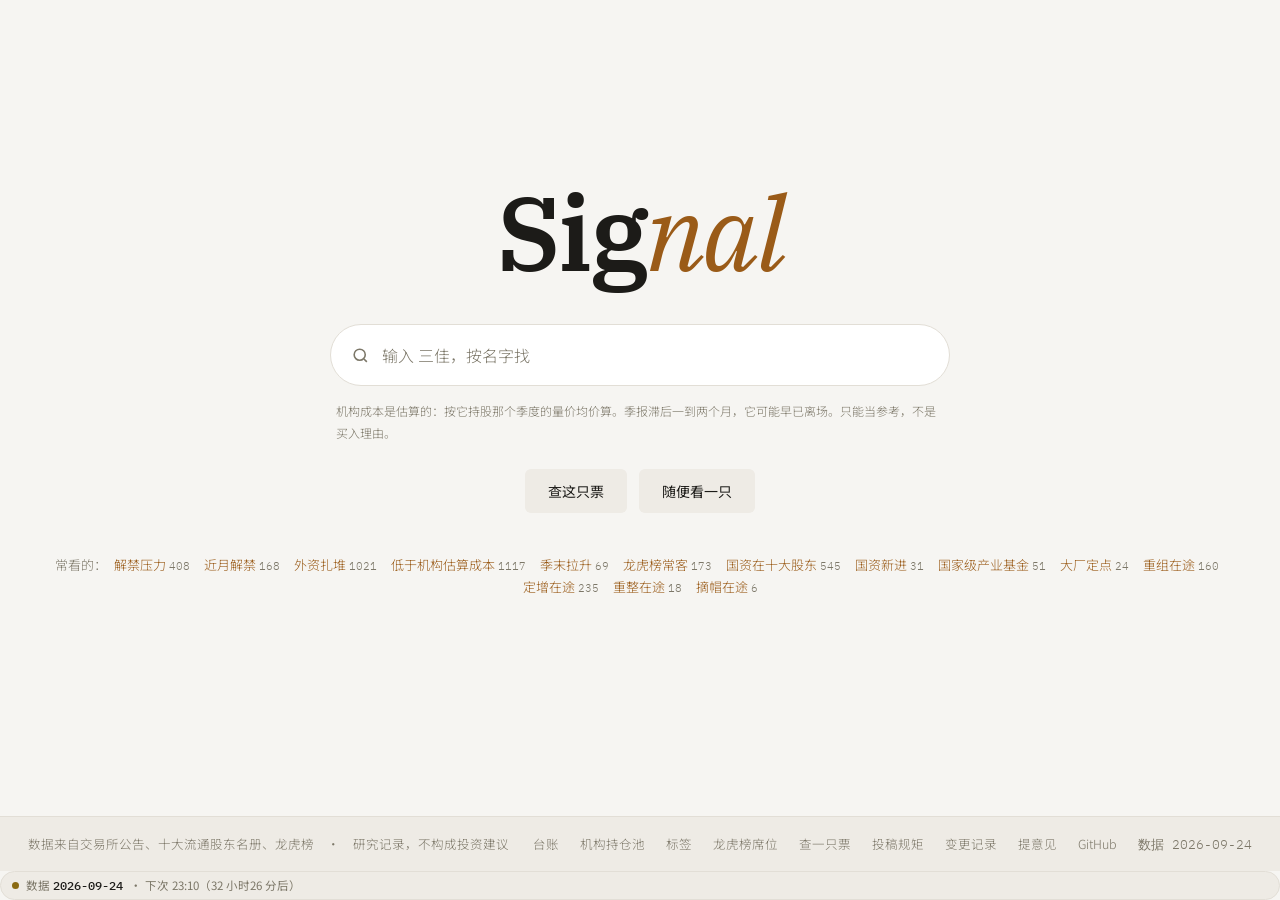
==== index.html @ cd8ef61f "顶栏断点提到1300px，窄屏搜索框独占一行" ====
<!doctype html>
<html lang="zh-CN">
<head>
<meta charset="utf-8">
<meta name="viewport" content="width=device-width, initial-scale=1, viewport-fit=cover">
<meta name="color-scheme" content="light dark">
<title>Signal</title>
<link rel="stylesheet" href="https://fonts.googleapis.com/css2?family=IBM+Plex+Serif:ital,wght@0,400;0,600;1,400&family=Noto+Sans+SC:wght@300;400;500&family=IBM+Plex+Mono:wght@400;500&display=swap">
<style>  *,*::before,*::after{box-sizing:border-box;}

  :root{
    color-scheme: light;
    --ground:#f6f5f2; --panel:#ffffff; --line:#e2ded6; --line-soft:#eeebe5;
    --ink:#1c1b18; --ink-2:#4a473f; --ink-3:#7c7768;
    --accent:#9a5b18; --accent-soft:#f3e7d8;
    --red:#a32b25; --red-soft:#f7e2e0;
    --amber:#8a6a12; --amber-soft:#f6ecd2;
    --green:#25604a; --green-soft:#e0eee7;
    --blue:#2a4e77; --blue-soft:#e2eaf3;
  }
  @media (prefers-color-scheme: dark){
    :root:not([data-theme="light"]){
      color-scheme: dark;
      --ground:#17161a; --panel:#201f24; --line:#35333a; --line-soft:#2a2930;
      --ink:#efece6; --ink-2:#c0bcb3; --ink-3:#8b867c;
      --accent:#e2a662; --accent-soft:#3a2d1c;
      --red:#e98b84; --red-soft:#3b2220;
      --amber:#d9b45a; --amber-soft:#362f18;
      --green:#7dc3a4; --green-soft:#1d3029;
      --blue:#8db4de; --blue-soft:#1d2a3a;
    }
  }
  :root[data-theme="dark"]{
    color-scheme: dark;
    --ground:#17161a; --panel:#201f24; --line:#35333a; --line-soft:#2a2930;
    --ink:#efece6; --ink-2:#c0bcb3; --ink-3:#8b867c;
    --accent:#e2a662; --accent-soft:#3a2d1c;
    --red:#e98b84; --red-soft:#3b2220;
    --amber:#d9b45a; --amber-soft:#362f18;
    --green:#7dc3a4; --green-soft:#1d3029;
    --blue:#8db4de; --blue-soft:#1d2a3a;
  }
  body{
    margin:0; background:var(--ground); color:var(--ink);
    font-family:"Noto Sans SC", -apple-system, BlinkMacSystemFont, "PingFang SC", sans-serif;
    font-size:15px; line-height:1.7;
  }
  .wrap{max-width:900px; margin:0 auto; padding-inline:16px; padding-block:28px 56px;}
  header.top{border-bottom:2px solid var(--ink); padding-bottom:14px; margin-bottom:26px;}
  .kicker{font-family:"IBM Plex Mono", ui-monospace, monospace; font-size:11px; letter-spacing:.16em;
          text-transform:uppercase; color:var(--accent); margin:0 0 6px;}
  h1{font-family:"IBM Plex Serif", Georgia, serif; font-weight:600; font-size:clamp(24px,3.4vw,32px); line-height:1.25; margin:0 0 8px; text-wrap:balance; letter-spacing:.01em;}
  .sub{color:var(--ink-3); font-size:13px; margin:0;}
  .stats{display:flex; flex-wrap:wrap; gap:8px 20px; margin-top:14px;
         font-family:"IBM Plex Mono", monospace; font-size:12.5px; color:var(--ink-2); font-variant-numeric:tabular-nums;}
  .stats b{color:var(--ink); font-weight:600;}
  section{margin-bottom:34px;}
  h2{font-family:"IBM Plex Serif", Georgia, serif; font-weight:600; font-size:17px; margin:0 0 4px; letter-spacing:.02em;}
  .note{color:var(--ink-3); font-size:12.5px; margin:0 0 14px;}
  .rows{display:flex; flex-direction:column; gap:1px; background:var(--line-soft);
        border:1px solid var(--line); border-radius:3px; overflow:hidden;}
  .row{display:grid; grid-template-columns:96px 1fr auto; gap:6px 14px; align-items:baseline;
       background:var(--panel); padding:12px 14px;}
  .when{font-family:"IBM Plex Mono", monospace; font-size:12px; color:var(--ink-3);
        font-variant-numeric:tabular-nums; white-space:nowrap;}
  .what{min-width:0;}
  .what strong{font-weight:700;}
  .what p{margin:3px 0 0; font-size:13px; color:var(--ink-2);}
  .pill{font-size:11.5px; font-weight:500; padding:2px 9px; border-radius:2px; white-space:nowrap;}
  .p-red{background:var(--red-soft); color:var(--red);}
  .p-amber{background:var(--amber-soft); color:var(--amber);}
  .p-green{background:var(--green-soft); color:var(--green);}
  .p-blue{background:var(--blue-soft); color:var(--blue);}
  .p-mute{background:var(--line-soft); color:var(--ink-3);}
  @media (max-width:560px){
    .row{grid-template-columns:1fr auto; }
    .when{grid-column:1 / -1; order:-1;}
  }
  .move{display:grid; grid-template-columns:1fr 78px 1fr; gap:6px 14px; align-items:baseline;
        background:var(--panel); padding:11px 14px;}
  .move .pct{font-family:"IBM Plex Mono", monospace; font-weight:600; font-size:13.5px;
              color:var(--red); text-align:right; font-variant-numeric:tabular-nums;}
  .move p{margin:0; font-size:12.5px; color:var(--ink-2);}
  @media (max-width:560px){ .move{grid-template-columns:1fr auto;} .move p{grid-column:1 / -1;} }
  .finding{background:var(--panel); border:1px solid var(--line); border-left:3px solid var(--accent);
           border-radius:2px; padding:13px 15px; margin-bottom:10px;}
  .finding h3{font-size:14.5px; margin:0 0 5px;}
  .finding p{margin:0; font-size:13.5px; color:var(--ink-2);}
  .finding .tag{font-family:"IBM Plex Mono", monospace; font-size:11px; color:var(--ink-3); letter-spacing:.06em;}
  .rules{border-top:1px solid var(--line); padding-top:16px;}
  .rules ol{margin:0; padding-left:20px;}
  .rules li{margin-bottom:9px; font-size:13.5px; color:var(--ink-2);}
  .rules li b{color:var(--ink);}
  footer{margin-top:40px; border-top:1px solid var(--line); padding-top:14px;
         font-size:12px; color:var(--ink-3);}
  .legend{display:flex; flex-wrap:wrap; gap:10px; margin-top:10px; font-size:12px; color:var(--ink-3);}

  .cards{display:flex; flex-direction:column; gap:12px;}
  .card{background:var(--panel); border:1px solid var(--line); border-radius:3px; padding:14px 16px;}
  .card-top{display:flex; align-items:center; justify-content:space-between; gap:10px;
            border-bottom:1px solid var(--line-soft); padding-bottom:9px; margin-bottom:10px;}
  .card-top h3{font-size:15.5px; margin:0;}
  .code{font-family:"IBM Plex Mono", monospace; font-size:12px; color:var(--ink-3); font-weight:400; margin-left:4px;}
  .card dl{display:grid; grid-template-columns:76px 1fr; gap:7px 14px; margin:0;}
  .card dt{font-size:12px; color:var(--ink-3); letter-spacing:.04em; white-space:nowrap;}
  .card dd{margin:0; font-size:13.5px; color:var(--ink-2);}
  @media (max-width:560px){
    .card dl{grid-template-columns:1fr; gap:2px 0;}
    .card dt{margin-top:7px;}
  }
  .warn{margin:12px 0 0; padding:11px 14px; font-size:12.5px; line-height:1.65;
        background:var(--red-soft); color:var(--red); border-radius:2px;}
  .warn b{font-weight:700;}

  .tl{margin-top:12px; border-top:1px solid var(--line-soft); padding-top:9px;}
  .tl summary{cursor:pointer; font-size:12.5px; color:var(--accent); list-style:none;}
  .tl summary::-webkit-details-marker{display:none;}
  .tl summary::before{content:"▸ "; }
  .tl[open] summary::before{content:"▾ "; }
  .tl-list{list-style:none; margin:10px 0 2px; padding:0; display:flex; flex-direction:column; gap:5px;}
  .tl-list li{display:grid; grid-template-columns:82px 62px 1fr; gap:10px; align-items:baseline;
              font-size:12.5px; color:var(--ink-2); padding-left:10px; border-left:2px solid var(--line);}
  .tl-date{font-family:"IBM Plex Mono", monospace; color:var(--ink-3); font-variant-numeric:tabular-nums;}
  .tl-kind{font-size:11px; color:var(--ink-3);}
  .tl-f{border-left-color:var(--blue) !important;}
  .tl-now{border-left-color:var(--accent) !important; color:var(--accent) !important; font-weight:500;}
  .tl-now .tl-date{color:var(--accent);}
  @media (max-width:560px){
    .tl-list li{grid-template-columns:76px 1fr;}
    .tl-kind{grid-column:2; }
    .tl-t{grid-column:1 / -1; padding-left:0;}
  }

  .score{display:grid; grid-template-columns:repeat(auto-fit, minmax(96px,1fr)); gap:1px;
         background:var(--line-soft); border:1px solid var(--line); border-radius:3px; overflow:hidden;}
  .sc{background:var(--panel); padding:14px 12px; text-align:center;}
  .sc b{display:block; font-family:"IBM Plex Mono", monospace; font-size:22px; color:var(--ink);
        font-variant-numeric:tabular-nums; line-height:1.2;}
  .sc span{font-size:11.5px; color:var(--ink-3);}

  a{color:var(--accent);}
  .nav{text-transform:none; letter-spacing:0; font-family:"Noto Sans SC", sans-serif; font-size:12px;}

  .wrap{max-width:min(920px, 100%);}

  .topbar .mini{position:relative;}
  .msug{position:absolute; left:0; right:0; top:calc(100% + 6px); z-index:20;
    display:flex; flex-direction:column; background:var(--panel);
    border-radius:8px; overflow:hidden; box-shadow:0 6px 20px rgba(0,0,0,.18);}
  .msug:empty{display:none;}
  .msug button{text-align:left; padding:10px 16px; border:none; border-bottom:1px solid var(--line-soft);
    background:transparent; color:var(--ink); font-size:14px; cursor:pointer; font-family:"Noto Sans SC",sans-serif;}
  .msug button:hover{background:var(--line-soft);}
  .msug button i{font-style:normal; color:var(--ink-3); font-size:12px; font-family:"IBM Plex Mono",monospace; margin-left:6px;}

  .stat{display:flex; align-items:center; gap:7px; padding:5px 11px; flex:none;
    background:var(--line-soft); border:1px solid var(--line); border-radius:999px;
    font-size:11.5px; color:var(--ink-3); line-height:1.5; white-space:nowrap;}
  .stat b{color:var(--ink); font-weight:500; font-family:"IBM Plex Mono",monospace;}
  .stat .dot{width:7px; height:7px; border-radius:50%; background:var(--green); flex:none;}
  @media (max-width:640px){
    .stat{order:4; flex-basis:100%; justify-content:center; border-radius:6px;}
  }
  @media (max-width:900px){ .stat .nx{display:none;} }
  .topbar .mini input{min-width:80px;}
  .topbar .mini{flex:1 1 140px; min-width:100px;}

  @media (max-width:1300px){
    .topbar{flex-wrap:wrap; row-gap:8px;}
    .topbar .brand{order:1;}
    .topbar .tnav{order:2; margin-left:auto;}
    .topbar .stat, .stat{order:3;}
    .topbar .mini{order:4; flex-basis:100%;}
  }
  @media (min-width:1301px){ .topbar{flex-wrap:nowrap;} }

  html, body{height:100%;}
  body{display:flex; flex-direction:column;}
  .bar{display:flex; justify-content:flex-end; align-items:center; gap:clamp(14px,2.4vw,26px);
       padding:16px clamp(16px,3vw,28px); font-size:13.5px;}
  .bar a{color:var(--ink-2); text-decoration:none;}
  .bar a:hover{color:var(--accent); text-decoration:underline;}
  .bar a.btn{background:var(--accent); color:#fff; padding:9px 20px; border-radius:999px; font-weight:500;}
  .bar a.btn:hover{opacity:.88; text-decoration:none; color:#fff;}
  main{flex:1; display:flex; flex-direction:column; align-items:center; justify-content:center;
       text-align:center; padding:clamp(40px,8vh,90px) 20px clamp(40px,10vh,110px); width:100%;}
  .mark{font-family:"IBM Plex Serif", Georgia, serif; font-weight:600;
        font-size:clamp(52px, 10vw, 104px); letter-spacing:-.025em; line-height:1;
        margin:0 0 6px; color:var(--ink);}
  .mark em{font-style:italic; font-weight:400; color:var(--accent);}
  .mark{margin-bottom:clamp(26px,4.5vh,44px);}
  .caveat{margin:14px auto 0; max-width:min(620px,100%); font-size:12px; line-height:1.8;
        color:var(--ink-3); font-weight:300; text-align:left; padding:0 6px;}
  .ask{display:flex; align-items:center; gap:12px; width:min(620px,100%);
        border:1px solid var(--line); background:var(--panel); border-radius:999px;
        padding:4px 6px 4px 20px; transition:box-shadow .15s, border-color .15s;}
  .ask:hover, .ask:focus-within{box-shadow:0 2px 14px rgba(0,0,0,.10); border-color:var(--line);}
  .ask svg{flex:none; width:19px; height:19px; stroke:var(--ink-3); fill:none; stroke-width:2;}
  .ask input{flex:1; min-width:0; border:none; outline:none; background:transparent; color:var(--ink);
        font-size:16px; padding:14px 0; font-family:"Noto Sans SC", sans-serif;}
  .ask input::placeholder{color:var(--ink-3); font-weight:300;}
  .acts{display:flex; flex-wrap:wrap; justify-content:center; gap:12px; margin-top:26px;}
  .acts button{font-family:"Noto Sans SC", sans-serif; font-size:14px; padding:11px 22px;
        border:1px solid transparent; border-radius:6px; cursor:pointer;
        background:var(--line-soft); color:var(--ink); transition:all .15s;}
  .acts button:hover{border-color:var(--line); box-shadow:0 1px 3px rgba(0,0,0,.08);}
  .tips{margin:clamp(26px,4.5vh,44px) 0 0; font-size:13px; color:var(--ink-3); font-weight:300;}
  .tips a{color:var(--accent); text-decoration:none; margin:0 7px; white-space:nowrap;}
  .tips a i{font-style:normal; font-size:11px; color:var(--ink-3); font-family:"IBM Plex Mono",monospace;}
  .muted{color:var(--ink-3);}
  .tips a:hover{text-decoration:underline;}
  .res{margin-top:20px; width:min(620px,100%); display:flex; flex-direction:column; gap:7px; text-align:left;}
  .res a{display:block; padding:13px 18px; background:var(--panel); border:1px solid var(--line);
        border-radius:10px; text-decoration:none; color:var(--ink); font-size:14.5px;}
  .res a:hover{border-color:var(--accent);}
  .res a span{color:var(--ink-3); font-size:12px; margin-left:10px; font-family:"IBM Plex Mono", monospace;}
  .pagefoot{background:var(--line-soft); border-top:1px solid var(--line);
        padding:16px clamp(16px,3vw,28px); font-size:12.5px; color:var(--ink-3); font-weight:300;
        display:flex; flex-wrap:wrap; gap:8px 20px; justify-content:space-between; align-items:center;}
  .pagefoot a{color:var(--ink-3); text-decoration:none; margin-right:18px;}
  .pagefoot a:hover{color:var(--accent); text-decoration:underline;}
  @media (max-width:520px){
    .bar{justify-content:center; gap:16px; font-size:13px;}
    .bar a.btn{padding:8px 16px;}
    .pagefoot{justify-content:center; text-align:center;}
  }
</style>
</head>
<body>
<main>
  <h1 class="mark">Sig<em>nal</em></h1>
  <div class="ask">
    <svg viewBox="0 0 24 24" aria-hidden="true"><circle cx="11" cy="11" r="7"/><path d="M20 20l-3.6-3.6"/></svg>
    <input id="q" placeholder="输入 600520，看这只票在等哪个公告" autocomplete="off" aria-label="搜索">
  </div>
  <p class="caveat">机构成本是估算的：按它持股那个季度的量价均价算。季报滞后一到两个月，它可能早已离场。只能当参考，不是买入理由。</p>
  <div class="acts">
    <button id="go">查这只票</button>
    <button id="rnd">随便看一只</button>
  </div>
  <p class="tips" id="tips">常看的：<span class="muted">读取中…</span></p>
  <div class="res" id="res"></div>
</main>
<div class="pagefoot">
  <span>数据来自交易所公告、十大流通股东名册、龙虎榜　·　研究记录，不构成投资建议</span>
  <span>
    <a href="ledger.html">台账</a>
    <a href="pool.html">机构持仓池</a>
    <a href="tag.html">标签</a>
    <a href="seats.html">龙虎榜席位</a>
    <a href="stock.html">查一只票</a>
    <a href="https://github.com/wwfemg/signal/blob/main/docs/CONTRIBUTING.md">投稿规矩</a>
    <a href="https://github.com/wwfemg/signal/blob/main/docs/CHANGELOG.md">变更记录</a>
    <a href="https://github.com/wwfemg/signal/issues/new?template=feedback.yml">提意见</a>
    <a href="https://github.com/wwfemg/signal">GitHub</a>
    <span style="font-family:'IBM Plex Mono',monospace" id="upd">—</span>
  </span>
</div>
<script>
const esc = s => String(s ?? '').replace(/[<>&]/g, c => ({'<':'&lt;','>':'&gt;','&':'&amp;'}[c]));
const KEY = {'解禁':'解禁压力','外资':'外资扎堆','扎堆':'外资扎堆','成本':'低于机构估算成本','倒挂':'低于机构估算成本','低于':'低于机构估算成本',
  '龙虎榜':'龙虎榜常客','游资':'龙虎榜常客','拉升':'季末拉升'};
let NAMES = {}, CODES = [];
Promise.all(['data/names.json','data/tags.json'].map(u =>
  fetch(u, {cache:'no-store'}).then(r => r.ok ? r.json() : null).catch(() => null)))
  .then(([nm, tg]) => {
    if (nm) Object.assign(NAMES, nm);
    if (tg) { for (const [c, v] of Object.entries(tg.stocks)) { if (v.name) NAMES[c] = v.name; CODES.push(c); } }
  });
function ask(){
  const v = document.getElementById('q').value.trim();
  if (!v) return;
  if (/^[0-9]{6}$/.test(v)) { location.href = 'stock.html#' + v; return; }
  for (const k in KEY) if (v.includes(k)) { location.href = 'tag.html#' + encodeURIComponent(KEY[k]); return; }
  const hit = Object.entries(NAMES).filter(([c,n]) => n.includes(v)).slice(0,8);
  document.getElementById('res').innerHTML = hit.length
    ? hit.map(([c,n]) => `<a href="stock.html#${c}">${esc(n)}<span>${c}</span></a>`).join('')
    : `<a href="stock.html">没找到「${esc(v)}」，可以直接输 6 位代码<span>去查询页</span></a>`;
}
fetch('data/tags.json', {cache:'no-store'}).then(r => r.ok ? r.json() : null).then(d => {
  if (!d) return;
  const u = document.getElementById('upd'); if (u) u.textContent = '数据 ' + d.updated;
  const cnt = {};
  for (const v of Object.values(d.stocks)) for (const x of v.tags) cnt[x] = (cnt[x] || 0) + 1;
  const links = Object.keys(d.rules).filter(k => cnt[k])
    .map(k => `<a href="tag.html#${encodeURIComponent(k)}">${esc(k)} <i>${cnt[k]}</i></a>`).join('');
  if (links) document.getElementById('tips').innerHTML = '常看的：' + links;
}).catch(() => {});
document.getElementById('go').onclick = ask;
document.getElementById('rnd').onclick = () => {
  if (!CODES.length) { location.href = 'tag.html'; return; }
  location.href = 'stock.html#' + CODES[Math.floor(Math.random() * CODES.length)];
};
document.getElementById('q').onkeydown = e => { if (e.key === 'Enter') ask(); };
const HINTS = ['输入 600520，看这只票在等哪个公告',
  '输入 三佳，按名字找',
  '输入 解禁，看未来一年解禁压力大的票',
  '输入 龙虎榜，看近 30 天频繁上榜的票',
  '输入 外资扎堆，看同一季度多家通道账户同时出现的票',
  '输入 成本，看现价低于机构估算成本的票'];
(() => {
  const el = document.getElementById('q');
  let i = 0, stop = false;
  el.addEventListener('focus', () => { stop = true; el.placeholder = '股票代码、名字，或者一个逻辑'; });
  setInterval(() => { if (!stop) el.placeholder = HINTS[++i % HINTS.length]; }, 3800);
})();
</script>

<script>
// 右上角状态条：数据是哪天的、下次什么时候更新
(() => {
  const el = document.createElement('div');
  el.className = 'stat';
  el.innerHTML = '<span class="dot"></span><span>数据 <b id="stD">—</b></span><span class="nx" id="stN"></span>';
  const bar = document.querySelector('.topbar');
  if (bar) bar.appendChild(el); else document.body.insertBefore(el, document.body.firstChild);
  const bj = () => new Date(Date.now() + new Date().getTimezoneOffset()*60000 + 8*3600000);
  const nx = () => { const n = bj(), t = new Date(n); t.setHours(23,10,0,0);
    if (n > t) t.setDate(t.getDate()+1);
    while (t.getDay()===0 || t.getDay()===6) t.setDate(t.getDate()+1);
    return {t, ms: t - n}; };
  const tick = () => { const o = nx(); const h = Math.floor(o.ms/3600000), m = Math.floor(o.ms%3600000/60000);
    document.getElementById('stN').textContent =
      `· 下次 ${String(o.t.getHours()).padStart(2,'0')}:${String(o.t.getMinutes()).padStart(2,'0')}（${h>0?h+' 小时':''}${m} 分后）`; };
  tick(); setInterval(tick, 60000);
  fetch('data/status.json', {cache:'no-store'}).then(r => r.ok ? r.json() : null).then(d => {
    if (!d) return;
    document.getElementById('stD').textContent = d.updated;
    if (d.updated !== bj().toISOString().slice(0,10))
      document.querySelector('.stat .dot').style.background = 'var(--amber)';
  }).catch(() => {});
})();
</script>
</body>
</html>
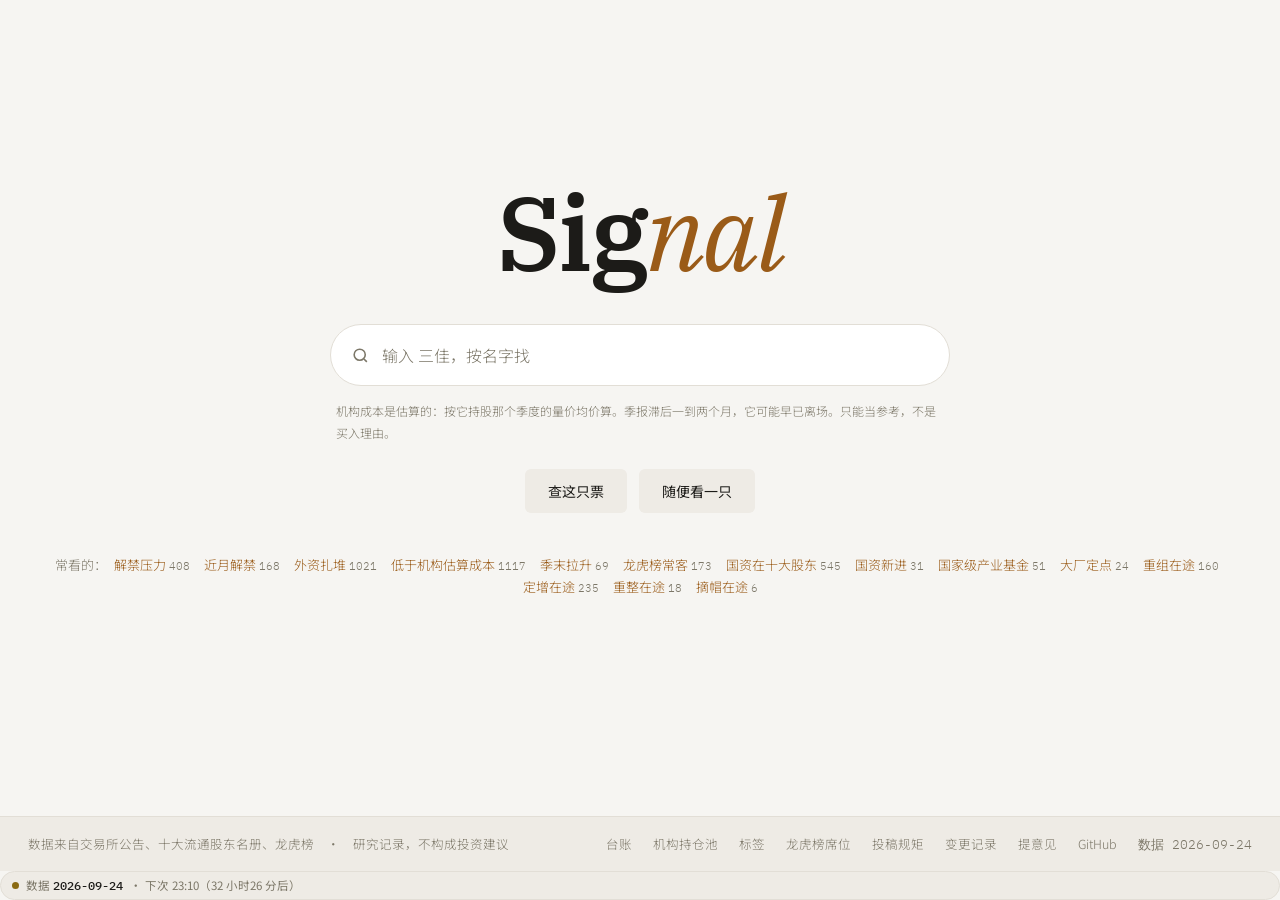
==== commit 6eb49248: "第1步：三个名单页合并为 list.html，旧地址改跳转，导航简化为三项" ====
--- a/index.html
+++ b/index.html
@@ -245,10 +245,10 @@
   <span>数据来自交易所公告、十大流通股东名册、龙虎榜　·　研究记录，不构成投资建议</span>
   <span>
     <a href="ledger.html">台账</a>
-    <a href="pool.html">机构持仓池</a>
-    <a href="tag.html">标签</a>
-    <a href="seats.html">龙虎榜席位</a>
-    <a href="stock.html">查一只票</a>
+    <a href="list.html#pool">机构持仓池</a>
+    <a href="list.html#tag">标签</a>
+    <a href="list.html#seats">龙虎榜席位</a>
+    
     <a href="https://github.com/wwfemg/signal/blob/main/docs/CONTRIBUTING.md">投稿规矩</a>
     <a href="https://github.com/wwfemg/signal/blob/main/docs/CHANGELOG.md">变更记录</a>
     <a href="https://github.com/wwfemg/signal/issues/new?template=feedback.yml">提意见</a>
@@ -271,7 +271,7 @@
   const v = document.getElementById('q').value.trim();
   if (!v) return;
   if (/^[0-9]{6}$/.test(v)) { location.href = 'stock.html#' + v; return; }
-  for (const k in KEY) if (v.includes(k)) { location.href = 'tag.html#' + encodeURIComponent(KEY[k]); return; }
+  for (const k in KEY) if (v.includes(k)) { location.href = 'list.html#tag=' + encodeURIComponent(KEY[k]); return; }
   const hit = Object.entries(NAMES).filter(([c,n]) => n.includes(v)).slice(0,8);
   document.getElementById('res').innerHTML = hit.length
     ? hit.map(([c,n]) => `<a href="stock.html#${c}">${esc(n)}<span>${c}</span></a>`).join('')
@@ -283,7 +283,7 @@
   const cnt = {};
   for (const v of Object.values(d.stocks)) for (const x of v.tags) cnt[x] = (cnt[x] || 0) + 1;
   const links = Object.keys(d.rules).filter(k => cnt[k])
-    .map(k => `<a href="tag.html#${encodeURIComponent(k)}">${esc(k)} <i>${cnt[k]}</i></a>`).join('');
+    .map(k => `<a href="list.html#${encodeURIComponent(k)}">${esc(k)} <i>${cnt[k]}</i></a>`).join('');
   if (links) document.getElementById('tips').innerHTML = '常看的：' + links;
 }).catch(() => {});
 document.getElementById('go').onclick = ask;
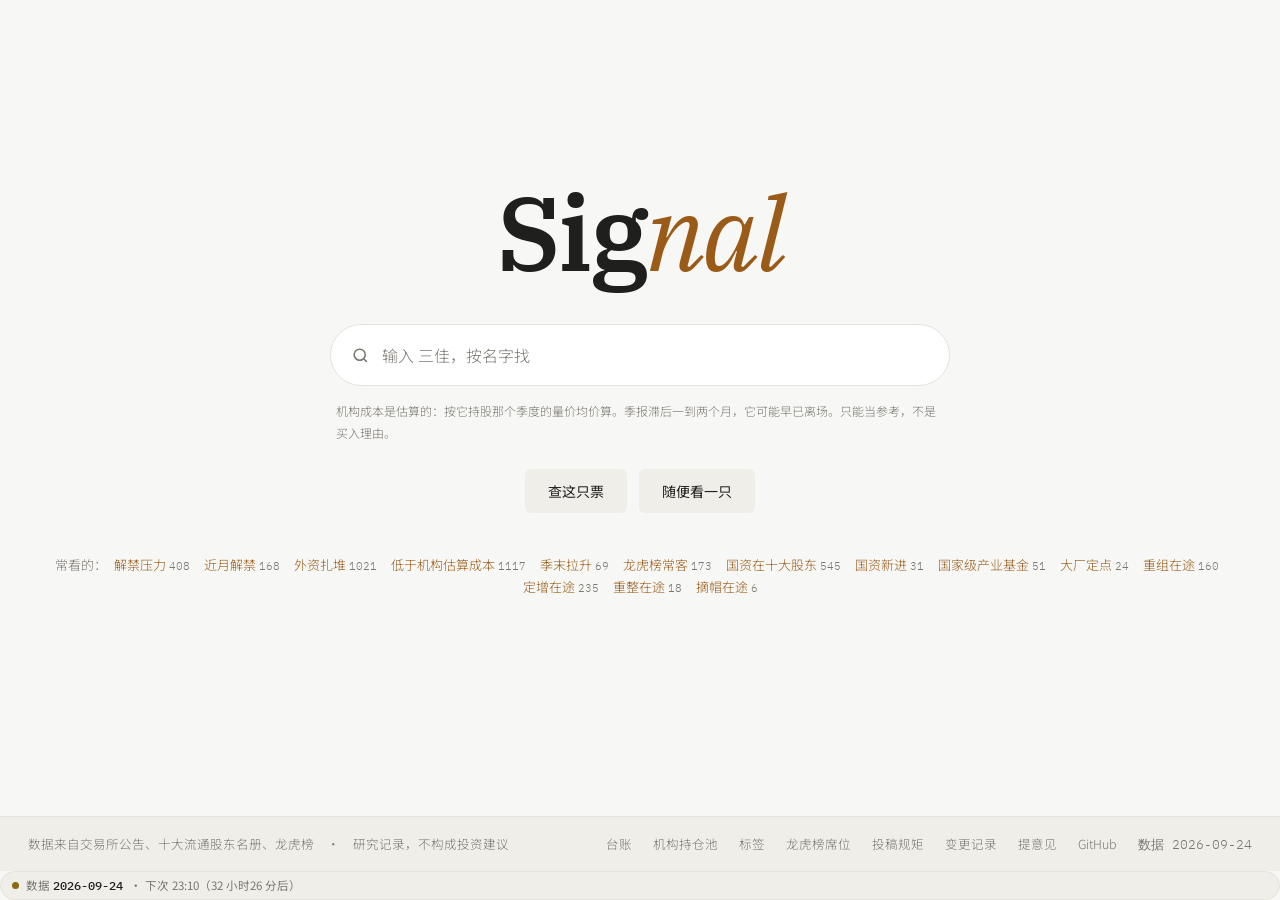
==== commit 231ffd10: "第3步：红涨绿跌修正、配色与排版统一、名单页切换改下划线式；机构池默认选最新季报" ====
--- a/index.html
+++ b/index.html
@@ -10,12 +10,13 @@
 
   :root{
     color-scheme: light;
-    --ground:#f6f5f2; --panel:#ffffff; --line:#e2ded6; --line-soft:#eeebe5;
-    --ink:#1c1b18; --ink-2:#4a473f; --ink-3:#7c7768;
-    --accent:#9a5b18; --accent-soft:#f3e7d8;
-    --red:#a32b25; --red-soft:#f7e2e0;
+    --ground:#f7f7f5; --panel:#ffffff; --line:#e6e3dd; --line-soft:#f0eee9;
+    --ink:#1f1f1d; --ink-2:#4a4843; --ink-3:#7a776f;
+    --accent:#9a5b18; --accent-soft:#f5e9da;
+    --rise:#c9352b; --fall:#1e8e5a;            /* A股习惯：红涨绿跌 */
+    --red:#c9352b; --red-soft:#fae9e6;
     --amber:#8a6a12; --amber-soft:#f6ecd2;
-    --green:#25604a; --green-soft:#e0eee7;
+    --green:#1e8e5a; --green-soft:#e2f1ea;
     --blue:#2a4e77; --blue-soft:#e2eaf3;
   }
   @media (prefers-color-scheme: dark){
@@ -24,9 +25,10 @@
       --ground:#17161a; --panel:#201f24; --line:#35333a; --line-soft:#2a2930;
       --ink:#efece6; --ink-2:#c0bcb3; --ink-3:#8b867c;
       --accent:#e2a662; --accent-soft:#3a2d1c;
-      --red:#e98b84; --red-soft:#3b2220;
+      --rise:#f1675b; --fall:#4fbe8b;
+      --red:#f1675b; --red-soft:#3b2220;
       --amber:#d9b45a; --amber-soft:#362f18;
-      --green:#7dc3a4; --green-soft:#1d3029;
+      --green:#4fbe8b; --green-soft:#1d3029;
       --blue:#8db4de; --blue-soft:#1d2a3a;
     }
   }
@@ -35,9 +37,10 @@
     --ground:#17161a; --panel:#201f24; --line:#35333a; --line-soft:#2a2930;
     --ink:#efece6; --ink-2:#c0bcb3; --ink-3:#8b867c;
     --accent:#e2a662; --accent-soft:#3a2d1c;
-    --red:#e98b84; --red-soft:#3b2220;
+    --rise:#f1675b; --fall:#4fbe8b;
+    --red:#f1675b; --red-soft:#3b2220;
     --amber:#d9b45a; --amber-soft:#362f18;
-    --green:#7dc3a4; --green-soft:#1d3029;
+    --green:#4fbe8b; --green-soft:#1d3029;
     --blue:#8db4de; --blue-soft:#1d2a3a;
   }
   body{
@@ -173,6 +176,23 @@
     .topbar .mini{order:4; flex-basis:100%;}
   }
   @media (min-width:1301px){ .topbar{flex-wrap:nowrap;} }
+
+  /* A股习惯：红涨绿跌。正数＝涨＝红，负数＝跌＝绿 */
+  .up{color:var(--rise) !important;}
+  .down{color:var(--fall) !important;}
+  /* 表头：小一号、加字间距 */
+  table.t th{letter-spacing:.04em; text-transform:none;}
+  /* 区块之间用留白分层，不用四边框 */
+  .card, .det{box-shadow:0 1px 2px rgba(0,0,0,.05);}
+  :root:not([data-theme="light"]) .card, :root[data-theme="dark"] .card{box-shadow:none;}
+  /* 名单页切换：下划线式，不用填充按钮 */
+  .modes{gap:0 !important; border-bottom:1px solid var(--line); margin-bottom:18px !important;}
+  .modes button{border:none !important; border-radius:0 !important; background:transparent !important;
+    color:var(--ink-3) !important; padding:10px 18px !important; font-size:14.5px !important;
+    border-bottom:2px solid transparent !important; margin-bottom:-1px;}
+  .modes button.on{color:var(--ink) !important; font-weight:500 !important;
+    border-bottom-color:var(--accent) !important;}
+  .modes button:hover{color:var(--ink-2) !important;}
 
   html, body{height:100%;}
   body{display:flex; flex-direction:column;}
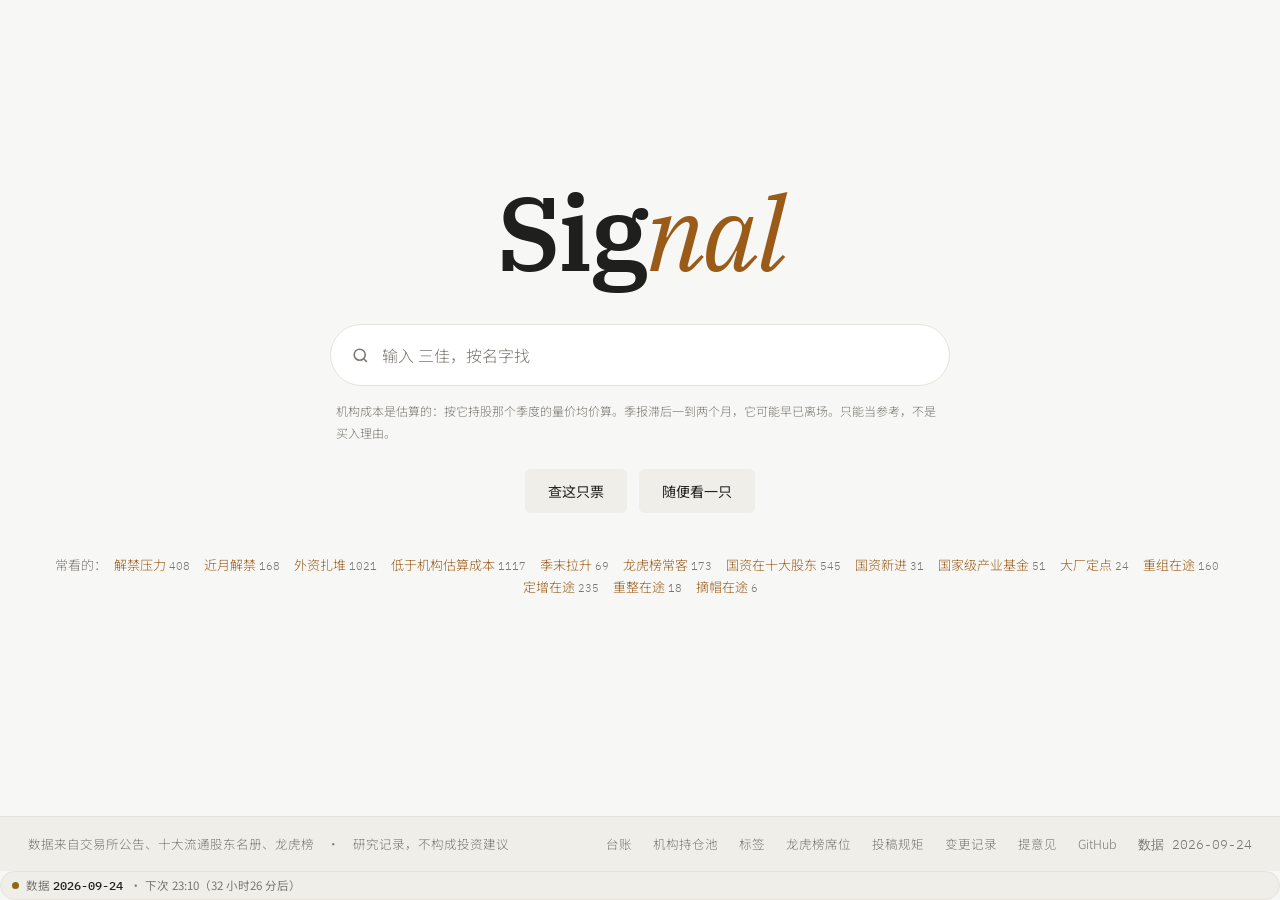
==== commit c974ef0b: "样式加版本号防缓存；名单页切换样式统一到公共样式" ====
--- a/index.html
+++ b/index.html
@@ -186,10 +186,10 @@
   .card, .det{box-shadow:0 1px 2px rgba(0,0,0,.05);}
   :root:not([data-theme="light"]) .card, :root[data-theme="dark"] .card{box-shadow:none;}
   /* 名单页切换：下划线式，不用填充按钮 */
-  .modes{gap:0 !important; border-bottom:1px solid var(--line); margin-bottom:18px !important;}
-  .modes button{border:none !important; border-radius:0 !important; background:transparent !important;
-    color:var(--ink-3) !important; padding:10px 18px !important; font-size:14.5px !important;
-    border-bottom:2px solid transparent !important; margin-bottom:-1px;}
+  .modes{gap:0; border-bottom:1px solid var(--line); margin-bottom:18px;}
+  .modes button{border:none; border-radius:0; background:transparent;
+    color:var(--ink-3); padding:10px 18px; font-size:14.5px;
+    border-bottom:2px solid transparent; margin-bottom:-1px;}
   .modes button.on{color:var(--ink) !important; font-weight:500 !important;
     border-bottom-color:var(--accent) !important;}
   .modes button:hover{color:var(--ink-2) !important;}
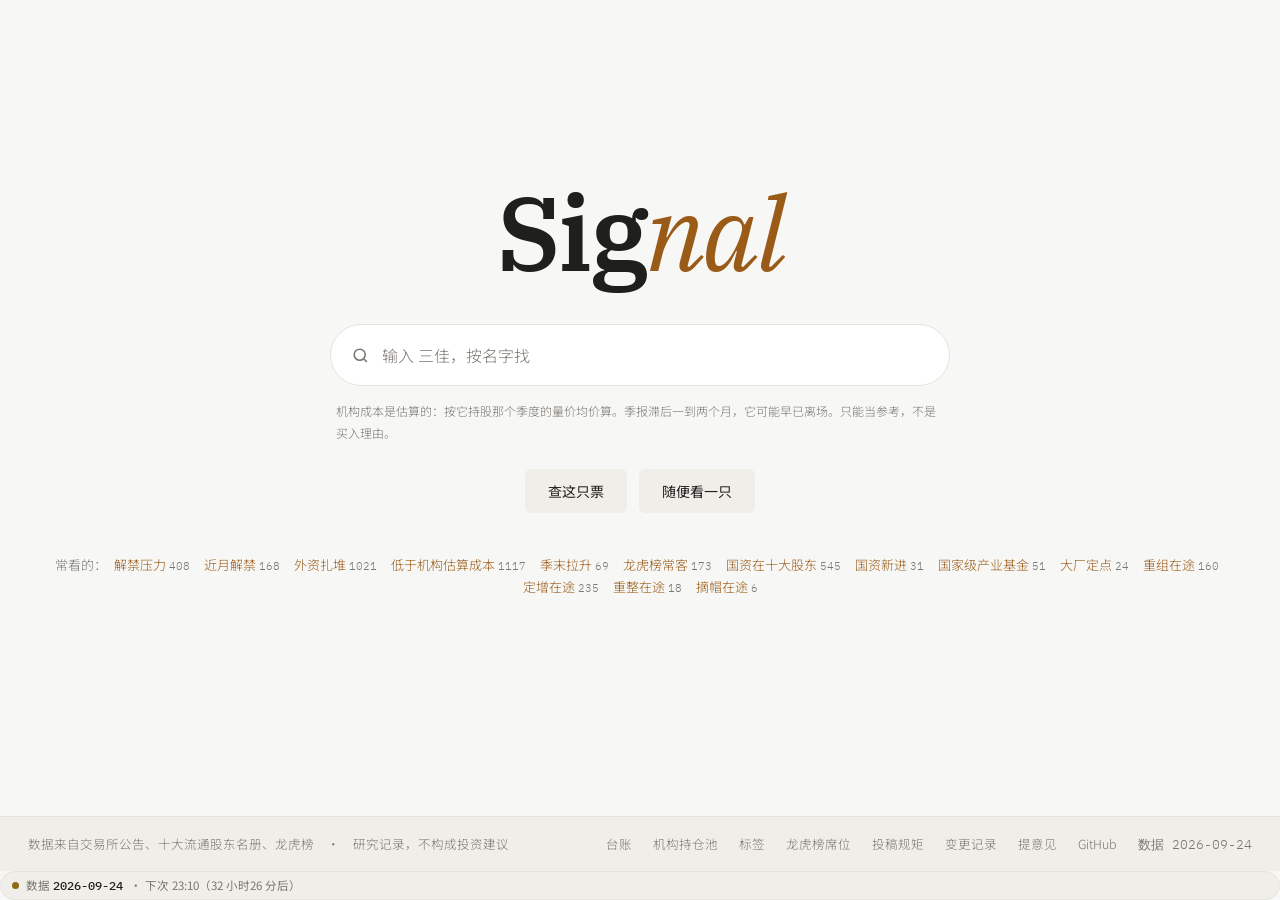
==== commit 3bd07ae3: "手机端：筛选横向滑动、表格隐藏次要列、名单先显示100行" ====
--- a/index.html
+++ b/index.html
@@ -6,7 +6,21 @@
 <meta name="color-scheme" content="light dark">
 <title>Signal</title>
 <link rel="stylesheet" href="https://fonts.googleapis.com/css2?family=IBM+Plex+Serif:ital,wght@0,400;0,600;1,400&family=Noto+Sans+SC:wght@300;400;500&family=IBM+Plex+Mono:wght@400;500&display=swap">
-<style>  *,*::before,*::after{box-sizing:border-box;}
+<style>
+  /* 顶栏：所有页面共用一份 */
+  .topbar{display:flex; align-items:center; gap:12px;
+    padding:10px clamp(14px,3vw,26px); border-bottom:1px solid var(--line); background:var(--panel);
+    position:sticky; top:env(safe-area-inset-top, 0px); z-index:9;}
+  .topbar .brand{font-family:"IBM Plex Serif",Georgia,serif; font-size:19px; font-weight:600;
+    color:var(--ink); text-decoration:none; letter-spacing:-.01em; flex:none;}
+  .topbar .mini{position:relative; flex:1 1 140px; min-width:100px;}
+  .topbar .mini input{width:100%; border:1px solid var(--line); background:var(--ground); color:var(--ink);
+    border-radius:999px; padding:8px 16px; font-size:14px; outline:none; font-family:"Noto Sans SC",sans-serif;}
+  .topbar .mini input:focus{border-color:var(--accent);}
+  .topbar .tnav{display:flex; gap:14px; flex:none;}
+  .topbar .tnav a{font-size:13px; color:var(--ink-2); text-decoration:none; white-space:nowrap;}
+  .topbar .tnav a:hover{color:var(--accent);}
+  *,*::before,*::after{box-sizing:border-box;}
 
   :root{
     color-scheme: light;
@@ -193,6 +207,20 @@
   .modes button.on{color:var(--ink) !important; font-weight:500 !important;
     border-bottom-color:var(--accent) !important;}
   .modes button:hover{color:var(--ink-2) !important;}
+
+  /* 手机：筛选按钮横向滑动，表格让出空间 */
+  @media (max-width:640px){
+    .filters{flex-wrap:nowrap; overflow-x:auto; -webkit-overflow-scrolling:touch;
+      padding-bottom:4px; scrollbar-width:none;}
+    .filters::-webkit-scrollbar{display:none;}
+    .filters button{flex:none;}
+    .flab{position:sticky; left:0; background:var(--ground); padding-right:6px; z-index:1;}
+    table.t th:nth-child(4), table.t td:nth-child(4){display:none;}
+    table.t th, table.t td{padding:7px 6px; font-size:12.5px;}
+  }
+  .more{font-size:13px; padding:8px 18px; border:1px solid var(--line); border-radius:999px;
+    background:var(--panel); color:var(--ink-2); cursor:pointer;}
+  .more:hover{border-color:var(--accent); color:var(--accent);}
 
   html, body{height:100%;}
   body{display:flex; flex-direction:column;}
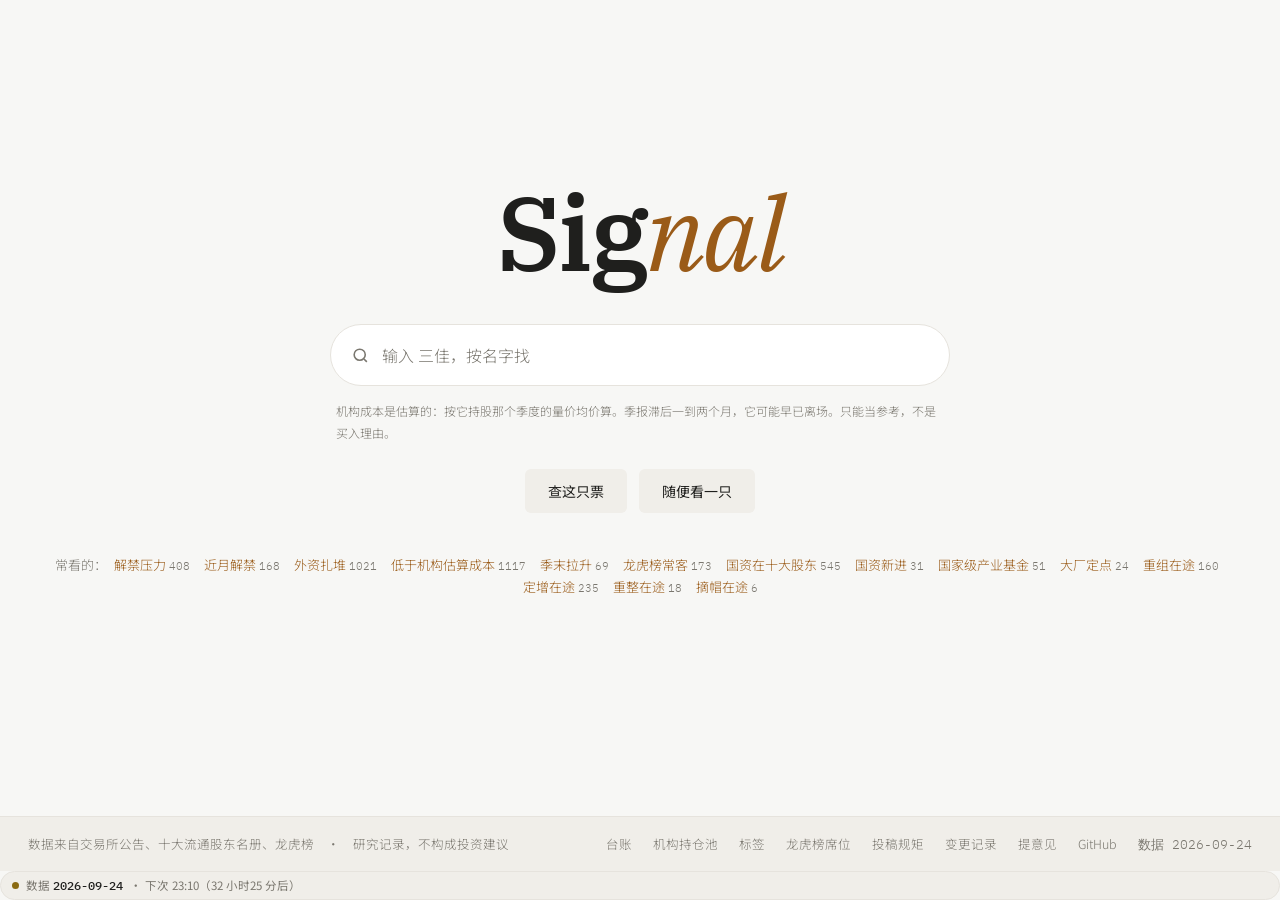
==== commit 4026d13c: "筛选行样式收进公共样式，手机上横向滑动生效" ====
--- a/index.html
+++ b/index.html
@@ -6,7 +6,13 @@
 <meta name="color-scheme" content="light dark">
 <title>Signal</title>
 <link rel="stylesheet" href="https://fonts.googleapis.com/css2?family=IBM+Plex+Serif:ital,wght@0,400;0,600;1,400&family=Noto+Sans+SC:wght@300;400;500&family=IBM+Plex+Mono:wght@400;500&display=swap">
-<style>
+<style>  /* 筛选行：所有名单共用 */
+  .filters{display:flex; flex-wrap:wrap; gap:6px; margin:4px 0 12px; align-items:center;}
+  .filters button{font-size:12.5px; padding:6px 12px; border:1px solid var(--line); border-radius:2px;
+    background:var(--panel); color:var(--ink-2); cursor:pointer; white-space:nowrap;}
+  .filters button.on{background:var(--accent); border-color:var(--accent); color:#fff;}
+  .flab{font-size:12px; color:var(--ink-3); margin-right:4px; min-width:4.6em;}
+
   /* 顶栏：所有页面共用一份 */
   .topbar{display:flex; align-items:center; gap:12px;
     padding:10px clamp(14px,3vw,26px); border-bottom:1px solid var(--line); background:var(--panel);
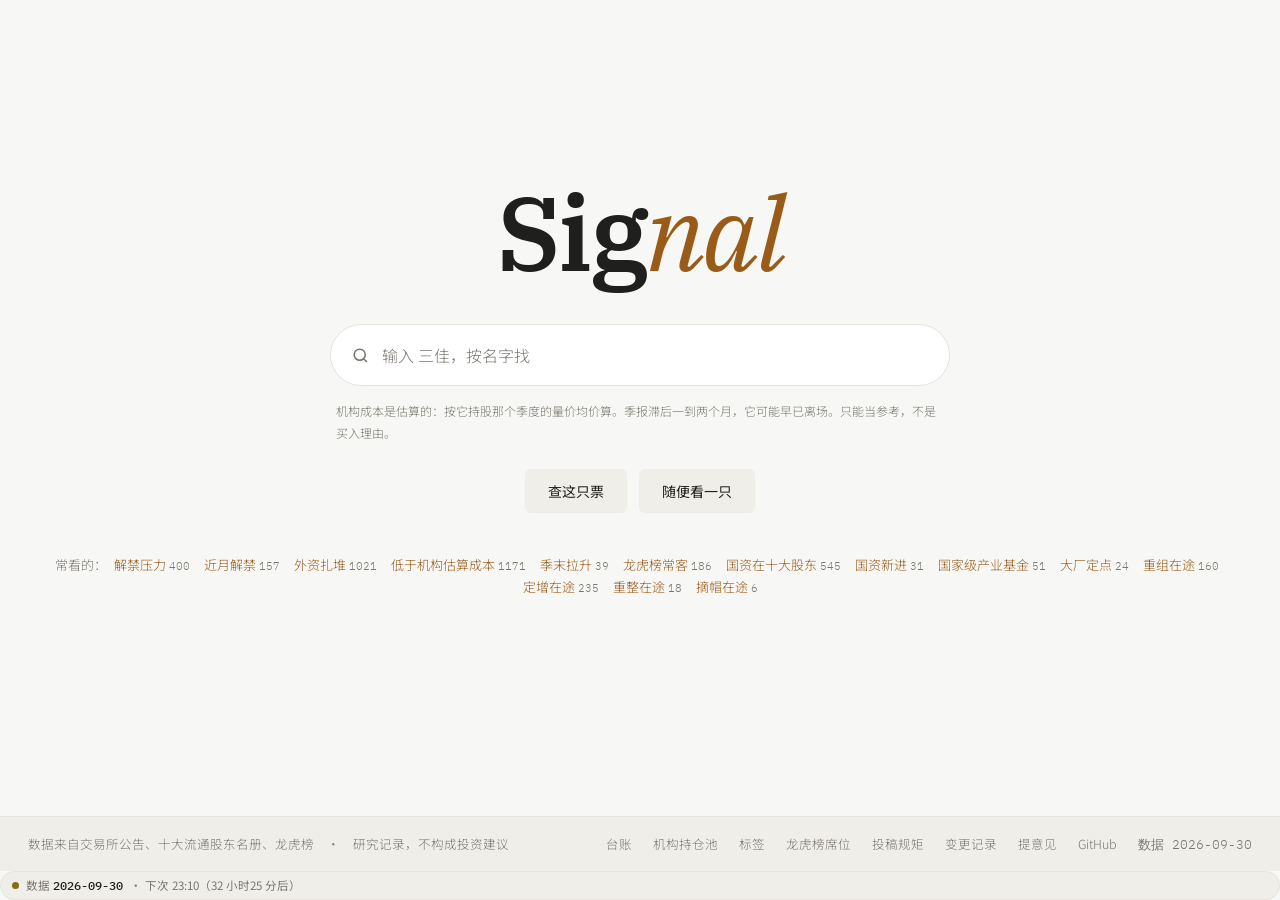
==== commit 0ef5b7eb: "删除已合并进名单页的三个跳转页（pool/seats/tag），首页随机兜底改指名单页 Co-Authored-By: Claude Opus 5.5 <noreply@anthropic.com>" ====
--- a/index.html
+++ b/index.html
@@ -342,7 +342,7 @@
 }).catch(() => {});
 document.getElementById('go').onclick = ask;
 document.getElementById('rnd').onclick = () => {
-  if (!CODES.length) { location.href = 'tag.html'; return; }
+  if (!CODES.length) { location.href = 'list.html'; return; }
   location.href = 'stock.html#' + CODES[Math.floor(Math.random() * CODES.length)];
 };
 document.getElementById('q').onkeydown = e => { if (e.key === 'Enter') ask(); };
